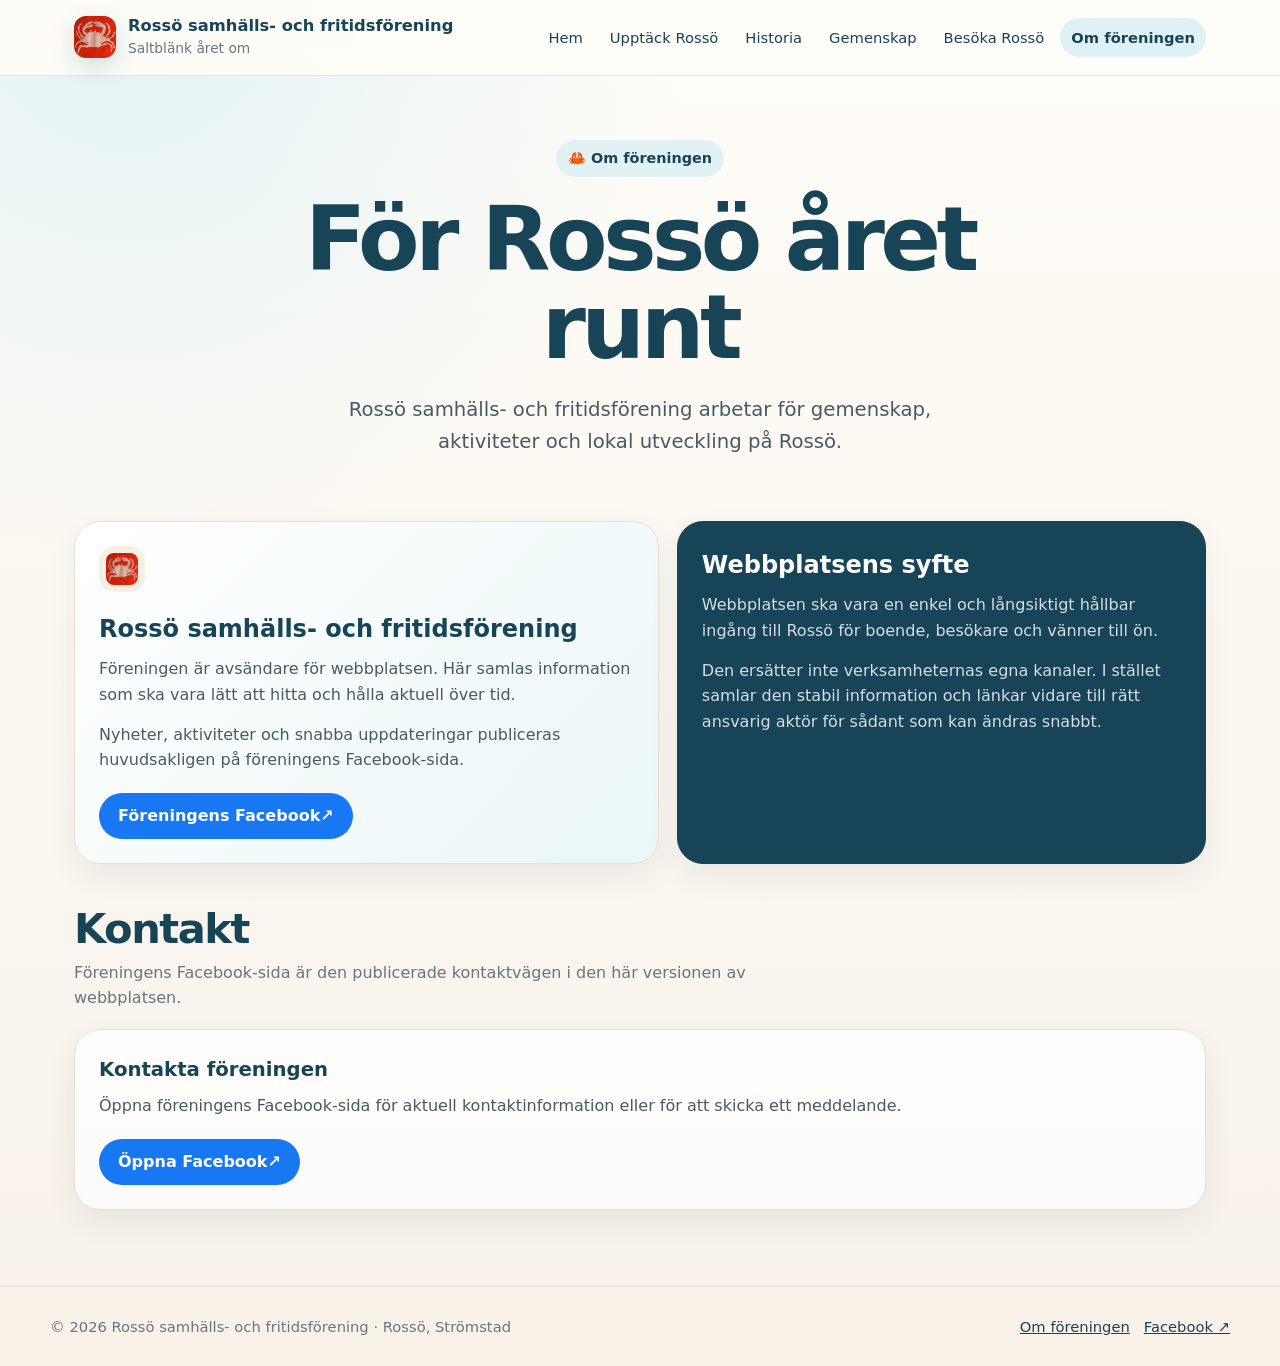
==== about.html @ cfd2d6bc "Rebuild website structure" ====
<!doctype html>
<html lang="sv">
<head>
  <meta charset="utf-8">
  <meta name="viewport" content="width=device-width, initial-scale=1">
  <title>Om föreningen | Rossö samhälls- och fritidsförening</title>
  <meta name="description" content="Om Rossö samhälls- och fritidsförening, webbplatsen och kontaktvägar.">
  <meta name="theme-color" content="#d53b1d">
  <link rel="canonical" href="https://stefannaven.github.io/RossoNu/about.html">
  <meta property="og:title" content="Om föreningen | Rossö samhälls- och fritidsförening">
  <meta property="og:description" content="Om Rossö samhälls- och fritidsförening, webbplatsen och kontaktvägar.">
  <meta property="og:type" content="website">
  <meta property="og:url" content="https://stefannaven.github.io/RossoNu/about.html">
  <meta property="og:image" content="https://stefannaven.github.io/RossoNu/images/shared/red-crab.jpg">
  <meta property="og:image:alt" content="Röd krabba som symbol för Rossö samhälls- och fritidsförening">
  <link rel="stylesheet" href="css/style.css">
  <link rel="icon" type="image/png" sizes="32x32" href="images/shared/icons/red-crab-32.png">
  <link rel="icon" type="image/png" sizes="64x64" href="images/shared/icons/red-crab-64.png">
  <link rel="apple-touch-icon" href="images/shared/icons/red-crab-apple-touch-icon.png">
</head><body>
<a class="skip-link" href="#main-content">Hoppa till innehållet</a>
<header class="site-header">
  <div class="header-inner">
    <a class="brand" href="index.html" aria-label="Till startsidan">
      <img class="brand-mark" src="images/shared/red-crab.jpg" alt="">
      <span><strong>Rossö samhälls- och fritidsförening</strong><span>Saltblänk året om</span></span>
    </a>
    <nav aria-label="Huvudmeny">
      <ul>
          <li><a href="index.html">Hem</a></li>
          <li><a href="discover.html">Upptäck Rossö</a></li>
          <li><a href="history.html">Historia</a></li>
          <li><a href="community.html">Gemenskap</a></li>
          <li><a href="visit.html">Besöka Rossö</a></li>
          <li><a href="about.html" aria-current="page">Om föreningen</a></li>
      </ul>
    </nav>
  </div>
</header>
<section class="page-hero">
  <div class="eyebrow">🦀 Om föreningen</div>
  <h1>För Rossö året runt</h1>
  <p>Rossö samhälls- och fritidsförening arbetar för gemenskap, aktiviteter och lokal utveckling på Rossö.</p>
</section>
<main id="main-content">
  <section>
    <div class="content-grid">
      <article class="card highlight">
        <div class="card-icon"><img src="images/shared/red-crab.jpg" alt=""></div>
        <h2>Rossö samhälls- och fritidsförening</h2>
        <p>Föreningen är avsändare för webbplatsen. Här samlas information som ska vara lätt att hitta och hålla aktuell över tid.</p>
        <p>Nyheter, aktiviteter och snabba uppdateringar publiceras huvudsakligen på föreningens Facebook-sida.</p>
        <div class="card-actions"><a class="button facebook external-link" href="https://www.facebook.com/profile.php?id=100064710427895" target="_blank" rel="noopener">Föreningens Facebook</a></div>
      </article>
      <article class="card dark">
        <h2>Webbplatsens syfte</h2>
        <p>Webbplatsen ska vara en enkel och långsiktigt hållbar ingång till Rossö för boende, besökare och vänner till ön.</p>
        <p>Den ersätter inte verksamheternas egna kanaler. I stället samlar den stabil information och länkar vidare till rätt ansvarig aktör för sådant som kan ändras snabbt.</p>
      </article>
    </div>
  </section>

  <section>
    <div class="section-head"><div><h2>Kontakt</h2><p>Föreningens Facebook-sida är den publicerade kontaktvägen i den här versionen av webbplatsen.</p></div></div>
    <article class="card">
      <h3>Kontakta föreningen</h3>
      <p>Öppna föreningens Facebook-sida för aktuell kontaktinformation eller för att skicka ett meddelande.</p>
      <div class="card-actions"><a class="button facebook external-link" href="https://www.facebook.com/profile.php?id=100064710427895" target="_blank" rel="noopener">Öppna Facebook</a></div>
    </article>
  </section>
</main>
<footer>
  <div class="footer-inner">
    <span>© <span data-current-year></span> Rossö samhälls- och fritidsförening · Rossö, Strömstad</span>
    <span class="footer-links">
      <a href="about.html">Om föreningen</a>
      <a href="https://www.facebook.com/profile.php?id=100064710427895" target="_blank" rel="noopener">Facebook ↗</a>
    </span>
  </div>
</footer>
<script src="js/site.js"></script>
</body>
</html>
---- css/style.css ----
:root {
  --sea: #2f6f87;
  --sea-dark: #174457;
  --sky: #dff1f4;
  --sand: #f6efe2;
  --white: #ffffff;
  --text: #1f2a2e;
  --muted: #66777f;
  --line: #e6ded0;
  --facebook: #1877f2;
  --shadow: 0 18px 45px rgba(31, 72, 86, .13);
  --content-width: 1180px;
}

* { box-sizing: border-box; }
html { scroll-behavior: smooth; }
body {
  margin: 0;
  font-family: system-ui, -apple-system, BlinkMacSystemFont, "Segoe UI", sans-serif;
  color: var(--text);
  background:
    radial-gradient(circle at 10% 0%, rgba(223, 241, 244, .9), transparent 35rem),
    linear-gradient(180deg, #fffdf8 0%, #f7f1e8 100%);
  line-height: 1.6;
}

img { max-width: 100%; }
a { color: inherit; }

.skip-link {
  position: fixed;
  left: 16px;
  top: -80px;
  z-index: 100;
  padding: 10px 16px;
  border-radius: 10px;
  background: var(--sea-dark);
  color: #fff;
}
.skip-link:focus { top: 12px; }

.site-header {
  position: sticky;
  top: 0;
  z-index: 20;
  background: rgba(255, 253, 248, .9);
  border-bottom: 1px solid rgba(230, 222, 208, .9);
  backdrop-filter: blur(12px);
}
.header-inner {
  max-width: var(--content-width);
  margin: 0 auto;
  padding: 16px 24px;
  display: flex;
  align-items: center;
  justify-content: space-between;
  gap: 22px;
}
.brand {
  min-width: 250px;
  display: flex;
  align-items: center;
  gap: 12px;
  text-decoration: none;
}
.brand-mark {
  width: 42px;
  height: 42px;
  border-radius: 12px;
  object-fit: cover;
  display: block;
  box-shadow: 0 8px 22px rgba(47, 111, 135, .22);
}
.brand strong {
  display: block;
  color: var(--sea-dark);
  font-size: 1.02rem;
  line-height: 1.2;
}
.brand span span {
  display: block;
  margin-top: 1px;
  color: var(--muted);
  font-size: .86rem;
}
nav ul {
  list-style: none;
  padding: 0;
  margin: 0;
  display: flex;
  flex-wrap: wrap;
  justify-content: flex-end;
  gap: 5px;
}
nav a {
  display: block;
  padding: 8px 11px;
  border-radius: 999px;
  color: var(--sea-dark);
  font-size: .92rem;
  text-decoration: none;
}
nav a:hover,
nav a:focus-visible,
nav a[aria-current="page"] {
  background: var(--sky);
  outline: none;
}
nav a[aria-current="page"] { font-weight: 750; }

.hero,
.page-hero {
  max-width: var(--content-width);
  margin: 0 auto;
  padding: 64px 24px 36px;
}
.hero {
  display: grid;
  grid-template-columns: 1.05fr .95fr;
  gap: 38px;
  align-items: center;
}
.page-hero { max-width: 920px; text-align: center; }
.eyebrow {
  display: inline-flex;
  align-items: center;
  gap: 8px;
  margin-bottom: 18px;
  padding: 7px 12px;
  border-radius: 999px;
  background: rgba(223, 241, 244, .88);
  color: var(--sea-dark);
  font-size: .9rem;
  font-weight: 700;
}
.hero h1,
.page-hero h1 {
  margin: 0;
  color: var(--sea-dark);
  font-size: clamp(2.6rem, 7vw, 5.6rem);
  line-height: .99;
  letter-spacing: -.05em;
}
.hero h1 span { display: block; color: var(--sea); }
.hero p,
.page-hero p {
  max-width: 680px;
  margin: 22px auto 0;
  color: #475b63;
  font-size: clamp(1.05rem, 2vw, 1.23rem);
}
.hero-text p { margin-left: 0; }
.hero-actions {
  display: flex;
  flex-wrap: wrap;
  gap: 12px;
  margin-top: 30px;
}
.page-hero .hero-actions { justify-content: center; }
.button {
  display: inline-flex;
  align-items: center;
  justify-content: center;
  min-height: 46px;
  padding: 0 18px;
  border: 1px solid transparent;
  border-radius: 999px;
  font-weight: 750;
  text-decoration: none;
}
.button.primary {
  background: var(--sea-dark);
  color: #fff;
  box-shadow: 0 12px 28px rgba(23, 68, 87, .22);
}
.button.secondary {
  border-color: var(--line);
  background: #fff;
  color: var(--sea-dark);
}
.button.facebook { background: var(--facebook); color: #fff; }
.button:hover { transform: translateY(-1px); }

.hero-image {
  position: relative;
  min-height: 480px;
  overflow: hidden;
  border-radius: 34px;
  background: linear-gradient(135deg, var(--sky), var(--sand));
  box-shadow: var(--shadow);
}
#hero-media-container { position: absolute; inset: 0; }
.hero-background {
  width: 100%;
  height: 100%;
  background-position: center;
  background-size: cover;
  animation: hero-fade .45s ease-out;
}
.hero-video { width: 100%; height: 100%; object-fit: cover; }
@keyframes hero-fade { from { opacity: .35; } to { opacity: 1; } }
.hero-note {
  position: absolute;
  left: 22px;
  right: 22px;
  bottom: 22px;
  z-index: 2;
  padding: 18px;
  border: 1px solid rgba(255,255,255,.8);
  border-radius: 22px;
  background: rgba(255,255,255,.88);
  color: var(--sea-dark);
  backdrop-filter: blur(10px);
}
.hero-note strong { display: block; }

main {
  max-width: var(--content-width);
  margin: 0 auto;
  padding: 28px 24px 76px;
}
section[id] { scroll-margin-top: 100px; }
.section-head {
  display: flex;
  justify-content: space-between;
  align-items: end;
  gap: 22px;
  margin: 42px 0 18px;
}
.section-head h2 {
  margin: 0;
  color: var(--sea-dark);
  font-size: clamp(1.8rem, 4vw, 2.6rem);
  line-height: 1.1;
  letter-spacing: -.035em;
}
.section-head p {
  max-width: 680px;
  margin: 8px 0 0;
  color: var(--muted);
}
.lead { font-size: 1.08rem; }
.content-grid {
  display: grid;
  grid-template-columns: 1.05fr .95fr;
  gap: 18px;
}
.cards {
  display: grid;
  grid-template-columns: repeat(3, minmax(0, 1fr));
  gap: 18px;
}
.cards.two { grid-template-columns: repeat(2, minmax(0, 1fr)); }
.card {
  background: rgba(255,255,255,.8);
  border: 1px solid var(--line);
  border-radius: 26px;
  padding: 24px;
  box-shadow: 0 12px 30px rgba(31,72,86,.07);
}
.card.highlight { background: linear-gradient(135deg, #fff 0%, #eaf6f7 100%); }
.card.dark { background: var(--sea-dark); border-color: var(--sea-dark); color: #fff; }
.card.dark h2,
.card.dark h3 { color: #fff; }
.card.dark p { color: rgba(255,255,255,.82); }
.card-icon {
  width: 46px;
  height: 46px;
  margin-bottom: 18px;
  display: grid;
  place-items: center;
  border-radius: 16px;
  background: var(--sand);
  font-size: 1.42rem;
}
.card-icon img { width: 32px; height: 32px; border-radius: 8px; object-fit: cover; }
.card h2,
.card h3 { margin: 0 0 8px; color: var(--sea-dark); }
.card h3 { font-size: 1.23rem; }
.card p { margin: 0; color: #475b63; }
.card p + p { margin-top: 14px; }
.card-actions { display: flex; flex-wrap: wrap; gap: 10px; margin-top: 20px; }
.text-link { color: var(--sea-dark); font-weight: 750; }
.external-link::after { content: " ↗"; }

.facebook-card { min-width: 0; overflow: hidden; }
.fb-page { max-width: 100%; }
.fb-fallback {
  margin-top: 14px;
  padding: 16px;
  border: 1px solid #d8e3f4;
  border-radius: 18px;
  background: #f4f7fb;
}

.notice {
  margin-top: 26px;
  padding: 20px 22px;
  border-left: 5px solid var(--sea);
  border-radius: 0 18px 18px 0;
  background: rgba(223,241,244,.72);
}
.notice p { margin: 0; }

.link-list { margin: 14px 0 0; padding-left: 20px; }
.link-list li + li { margin-top: 8px; }
.logo-box {
  min-height: 88px;
  margin-bottom: 18px;
  display: flex;
  align-items: center;
  justify-content: center;
  padding: 14px;
  border-radius: 18px;
  background: #fff;
  border: 1px solid var(--line);
}
.logo-box img { max-height: 70px; width: auto; }

.history-hero-card {
  position: relative;
  z-index: 1;
  margin: 18px;
  padding: 18px;
  border-radius: 26px;
  background: rgba(255,255,255,.94);
}
.history-hero-card img { display: block; width: 100%; border-radius: 18px; }
.history-hero-card h2 { margin: 18px 0 8px; color: var(--sea-dark); }
.history-hero-card p { margin: 0; color: #475b63; }
.history-article {
  display: grid;
  grid-template-columns: minmax(0,1fr) minmax(280px,420px);
  align-items: center;
  gap: 28px;
  margin-top: 22px;
}
.history-article:nth-child(odd) { grid-template-columns: minmax(280px,420px) minmax(0,1fr); }
.history-article:nth-child(odd) .history-text { order: 2; }
.history-image img { display: block; width: 100%; height: auto; border-radius: 18px; }
.history-text p + p { margin-top: 14px; }

.cta-band {
  margin-top: 54px;
  padding: 30px;
  display: grid;
  grid-template-columns: 1fr auto;
  align-items: center;
  gap: 22px;
  border-radius: 30px;
  background: var(--sea-dark);
  color: #fff;
}
.cta-band h2 { margin: 0 0 6px; }
.cta-band p { margin: 0; color: rgba(255,255,255,.8); }

footer {
  border-top: 1px solid var(--line);
  padding: 28px 24px;
  color: var(--muted);
  font-size: .92rem;
}
.footer-inner {
  max-width: var(--content-width);
  margin: 0 auto;
  display: flex;
  justify-content: space-between;
  gap: 20px;
  flex-wrap: wrap;
}
.footer-links { display: flex; flex-wrap: wrap; gap: 14px; }
.footer-links a { color: var(--sea-dark); }

@media (prefers-reduced-motion: reduce) {
  html { scroll-behavior: auto; }
  *, *::before, *::after { animation-duration: .01ms !important; animation-iteration-count: 1 !important; }
}

@media (max-width: 980px) {
  .header-inner { align-items: flex-start; flex-direction: column; }
  nav ul { justify-content: flex-start; }
  .hero { grid-template-columns: 1fr; padding-top: 42px; }
  .hero-image { min-height: 380px; }
  .cards { grid-template-columns: repeat(2, minmax(0,1fr)); }
}
@media (max-width: 720px) {
  .header-inner { padding: 12px 18px; gap: 12px; }
  .brand { min-width: 0; }
  .brand strong { font-size: .94rem; }
  nav { width: 100%; overflow-x: auto; padding-bottom: 2px; }
  nav ul { width: max-content; flex-wrap: nowrap; }
  .hero, .page-hero { padding: 38px 18px 24px; }
  main { padding: 20px 18px 60px; }
  .content-grid, .cards, .cards.two, .cta-band { grid-template-columns: 1fr; }
  .history-article,
  .history-article:nth-child(odd) { grid-template-columns: 1fr; }
  .history-article:nth-child(odd) .history-text { order: initial; }
  .section-head { display: block; }
  .hero-image { min-height: 320px; }
  .cta-band .button { justify-self: start; }
}
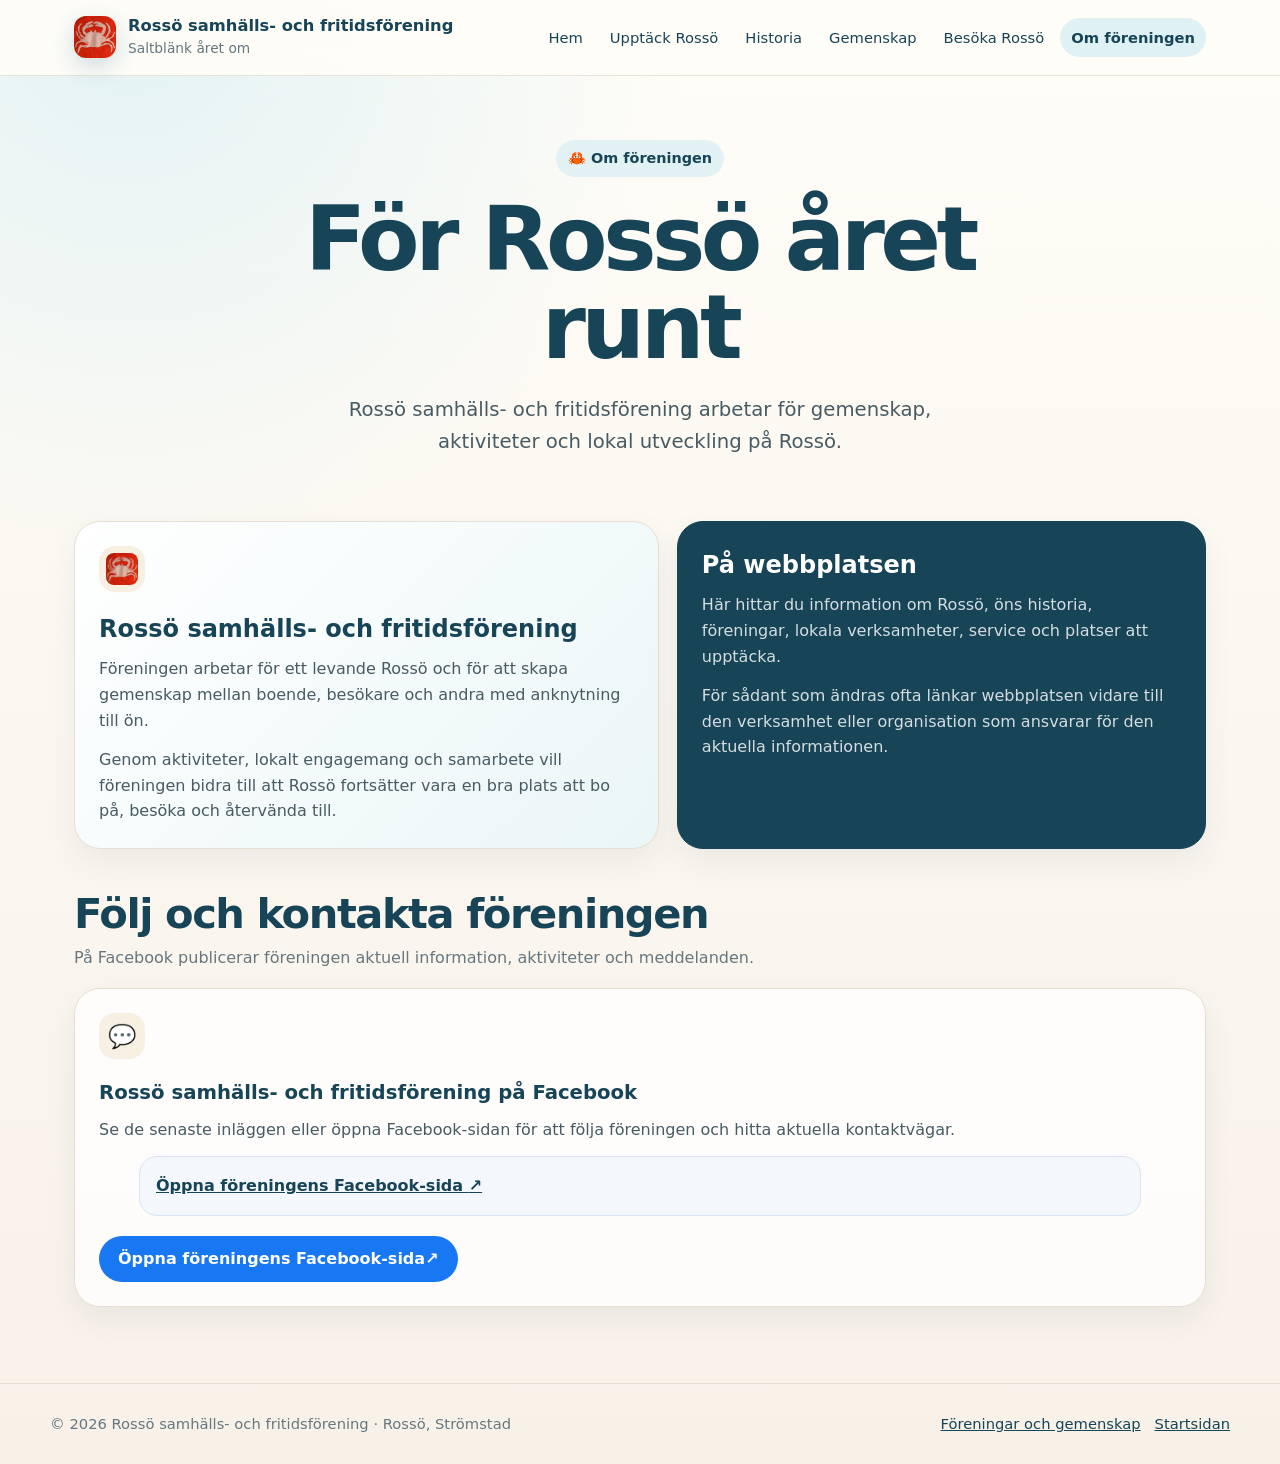
==== commit c4bb0173: "Update about.html" ====
--- a/about.html
+++ b/about.html
@@ -3,81 +3,251 @@
 <head>
   <meta charset="utf-8">
   <meta name="viewport" content="width=device-width, initial-scale=1">
+
   <title>Om föreningen | Rossö samhälls- och fritidsförening</title>
-  <meta name="description" content="Om Rossö samhälls- och fritidsförening, webbplatsen och kontaktvägar.">
+
+  <meta name="description"
+        content="Om Rossö samhälls- och fritidsförening och hur du följer eller kontaktar föreningen.">
+
   <meta name="theme-color" content="#d53b1d">
-  <link rel="canonical" href="https://stefannaven.github.io/RossoNu/about.html">
-  <meta property="og:title" content="Om föreningen | Rossö samhälls- och fritidsförening">
-  <meta property="og:description" content="Om Rossö samhälls- och fritidsförening, webbplatsen och kontaktvägar.">
+
+  <link rel="canonical"
+        href="https://stefannaven.github.io/RossoNu/about.html">
+
+  <meta property="og:title"
+        content="Om föreningen | Rossö samhälls- och fritidsförening">
+
+  <meta property="og:description"
+        content="Om Rossö samhälls- och fritidsförening och hur du följer eller kontaktar föreningen.">
+
   <meta property="og:type" content="website">
-  <meta property="og:url" content="https://stefannaven.github.io/RossoNu/about.html">
-  <meta property="og:image" content="https://stefannaven.github.io/RossoNu/images/shared/red-crab.jpg">
-  <meta property="og:image:alt" content="Röd krabba som symbol för Rossö samhälls- och fritidsförening">
+
+  <meta property="og:url"
+        content="https://stefannaven.github.io/RossoNu/about.html">
+
+  <meta property="og:image"
+        content="https://stefannaven.github.io/RossoNu/images/shared/red-crab.jpg">
+
+  <meta property="og:image:alt"
+        content="Röd krabba som symbol för Rossö samhälls- och fritidsförening">
+
   <link rel="stylesheet" href="css/style.css">
-  <link rel="icon" type="image/png" sizes="32x32" href="images/shared/icons/red-crab-32.png">
-  <link rel="icon" type="image/png" sizes="64x64" href="images/shared/icons/red-crab-64.png">
-  <link rel="apple-touch-icon" href="images/shared/icons/red-crab-apple-touch-icon.png">
-</head><body>
+
+  <link rel="icon"
+        type="image/png"
+        sizes="32x32"
+        href="images/shared/icons/red-crab-32.png">
+
+  <link rel="icon"
+        type="image/png"
+        sizes="64x64"
+        href="images/shared/icons/red-crab-64.png">
+
+  <link rel="apple-touch-icon"
+        href="images/shared/icons/red-crab-apple-touch-icon.png">
+</head>
+
+<body>
+
 <a class="skip-link" href="#main-content">Hoppa till innehållet</a>
+
 <header class="site-header">
+
   <div class="header-inner">
+
     <a class="brand" href="index.html" aria-label="Till startsidan">
-      <img class="brand-mark" src="images/shared/red-crab.jpg" alt="">
-      <span><strong>Rossö samhälls- och fritidsförening</strong><span>Saltblänk året om</span></span>
+
+      <img class="brand-mark"
+           src="images/shared/red-crab.jpg"
+           alt="">
+
+      <span>
+        <strong>Rossö samhälls- och fritidsförening</strong>
+        <span>Saltblänk året om</span>
+      </span>
+
     </a>
+
     <nav aria-label="Huvudmeny">
+
       <ul>
-          <li><a href="index.html">Hem</a></li>
-          <li><a href="discover.html">Upptäck Rossö</a></li>
-          <li><a href="history.html">Historia</a></li>
-          <li><a href="community.html">Gemenskap</a></li>
-          <li><a href="visit.html">Besöka Rossö</a></li>
-          <li><a href="about.html" aria-current="page">Om föreningen</a></li>
+        <li><a href="index.html">Hem</a></li>
+        <li><a href="discover.html">Upptäck Rossö</a></li>
+        <li><a href="history.html">Historia</a></li>
+        <li><a href="community.html">Gemenskap</a></li>
+        <li><a href="visit.html">Besöka Rossö</a></li>
+        <li><a href="about.html" aria-current="page">Om föreningen</a></li>
       </ul>
+
     </nav>
+
   </div>
+
 </header>
+
 <section class="page-hero">
+
   <div class="eyebrow">🦀 Om föreningen</div>
+
   <h1>För Rossö året runt</h1>
-  <p>Rossö samhälls- och fritidsförening arbetar för gemenskap, aktiviteter och lokal utveckling på Rossö.</p>
+
+  <p>
+    Rossö samhälls- och fritidsförening arbetar för gemenskap,
+    aktiviteter och lokal utveckling på Rossö.
+  </p>
+
 </section>
+
 <main id="main-content">
+
   <section>
+
     <div class="content-grid">
+
       <article class="card highlight">
-        <div class="card-icon"><img src="images/shared/red-crab.jpg" alt=""></div>
+
+        <div class="card-icon">
+          <img src="images/shared/red-crab.jpg" alt="">
+        </div>
+
         <h2>Rossö samhälls- och fritidsförening</h2>
-        <p>Föreningen är avsändare för webbplatsen. Här samlas information som ska vara lätt att hitta och hålla aktuell över tid.</p>
-        <p>Nyheter, aktiviteter och snabba uppdateringar publiceras huvudsakligen på föreningens Facebook-sida.</p>
-        <div class="card-actions"><a class="button facebook external-link" href="https://www.facebook.com/profile.php?id=100064710427895" target="_blank" rel="noopener">Föreningens Facebook</a></div>
+
+        <p>
+          Föreningen arbetar för ett levande Rossö och för att skapa
+          gemenskap mellan boende, besökare och andra med anknytning
+          till ön.
+        </p>
+
+        <p>
+          Genom aktiviteter, lokalt engagemang och samarbete vill
+          föreningen bidra till att Rossö fortsätter vara en bra plats
+          att bo på, besöka och återvända till.
+        </p>
+
       </article>
+
       <article class="card dark">
-        <h2>Webbplatsens syfte</h2>
-        <p>Webbplatsen ska vara en enkel och långsiktigt hållbar ingång till Rossö för boende, besökare och vänner till ön.</p>
-        <p>Den ersätter inte verksamheternas egna kanaler. I stället samlar den stabil information och länkar vidare till rätt ansvarig aktör för sådant som kan ändras snabbt.</p>
+
+        <h2>På webbplatsen</h2>
+
+        <p>
+          Här hittar du information om Rossö, öns historia, föreningar,
+          lokala verksamheter, service och platser att upptäcka.
+        </p>
+
+        <p>
+          För sådant som ändras ofta länkar webbplatsen vidare till
+          den verksamhet eller organisation som ansvarar för den
+          aktuella informationen.
+        </p>
+
       </article>
+
     </div>
+
   </section>
 
   <section>
-    <div class="section-head"><div><h2>Kontakt</h2><p>Föreningens Facebook-sida är den publicerade kontaktvägen i den här versionen av webbplatsen.</p></div></div>
-    <article class="card">
-      <h3>Kontakta föreningen</h3>
-      <p>Öppna föreningens Facebook-sida för aktuell kontaktinformation eller för att skicka ett meddelande.</p>
-      <div class="card-actions"><a class="button facebook external-link" href="https://www.facebook.com/profile.php?id=100064710427895" target="_blank" rel="noopener">Öppna Facebook</a></div>
+
+    <div class="section-head">
+
+      <div>
+
+        <h2>Följ och kontakta föreningen</h2>
+
+        <p>
+          På Facebook publicerar föreningen aktuell information,
+          aktiviteter och meddelanden.
+        </p>
+
+      </div>
+
+    </div>
+
+    <article class="card facebook-card">
+
+      <div class="card-icon">💬</div>
+
+      <h3>Rossö samhälls- och fritidsförening på Facebook</h3>
+
+      <p>
+        Se de senaste inläggen eller öppna Facebook-sidan för att
+        följa föreningen och hitta aktuella kontaktvägar.
+      </p>
+
+      <div class="fb-page"
+           data-href="https://www.facebook.com/profile.php?id=100064710427895"
+           data-tabs="timeline"
+           data-width="500"
+           data-height="560"
+           data-small-header="false"
+           data-adapt-container-width="true"
+           data-hide-cover="false"
+           data-show-facepile="false">
+
+        <blockquote
+          cite="https://www.facebook.com/profile.php?id=100064710427895"
+          class="fb-xfbml-parse-ignore fb-fallback">
+
+          <a class="text-link external-link"
+             href="https://www.facebook.com/profile.php?id=100064710427895"
+             target="_blank"
+             rel="noopener">
+
+            Öppna föreningens Facebook-sida
+
+          </a>
+
+        </blockquote>
+
+      </div>
+
+      <div class="card-actions">
+
+        <a class="button facebook external-link"
+           href="https://www.facebook.com/profile.php?id=100064710427895"
+           target="_blank"
+           rel="noopener">
+
+          Öppna föreningens Facebook-sida
+
+        </a>
+
+      </div>
+
     </article>
+
   </section>
+
 </main>
+
+<div id="fb-root"></div>
+
+<script async
+        defer
+        crossorigin="anonymous"
+        src="https://connect.facebook.net/sv_SE/sdk.js#xfbml=1&version=v23.0">
+</script>
+
 <footer>
+
   <div class="footer-inner">
-    <span>© <span data-current-year></span> Rossö samhälls- och fritidsförening · Rossö, Strömstad</span>
+
+    <span>
+      © <span data-current-year></span>
+      Rossö samhälls- och fritidsförening · Rossö, Strömstad
+    </span>
+
     <span class="footer-links">
-      <a href="about.html">Om föreningen</a>
-      <a href="https://www.facebook.com/profile.php?id=100064710427895" target="_blank" rel="noopener">Facebook ↗</a>
+      <a href="community.html">Föreningar och gemenskap</a>
+      <a href="index.html">Startsidan</a>
     </span>
+
   </div>
+
 </footer>
+
 <script src="js/site.js"></script>
+
 </body>
 </html>
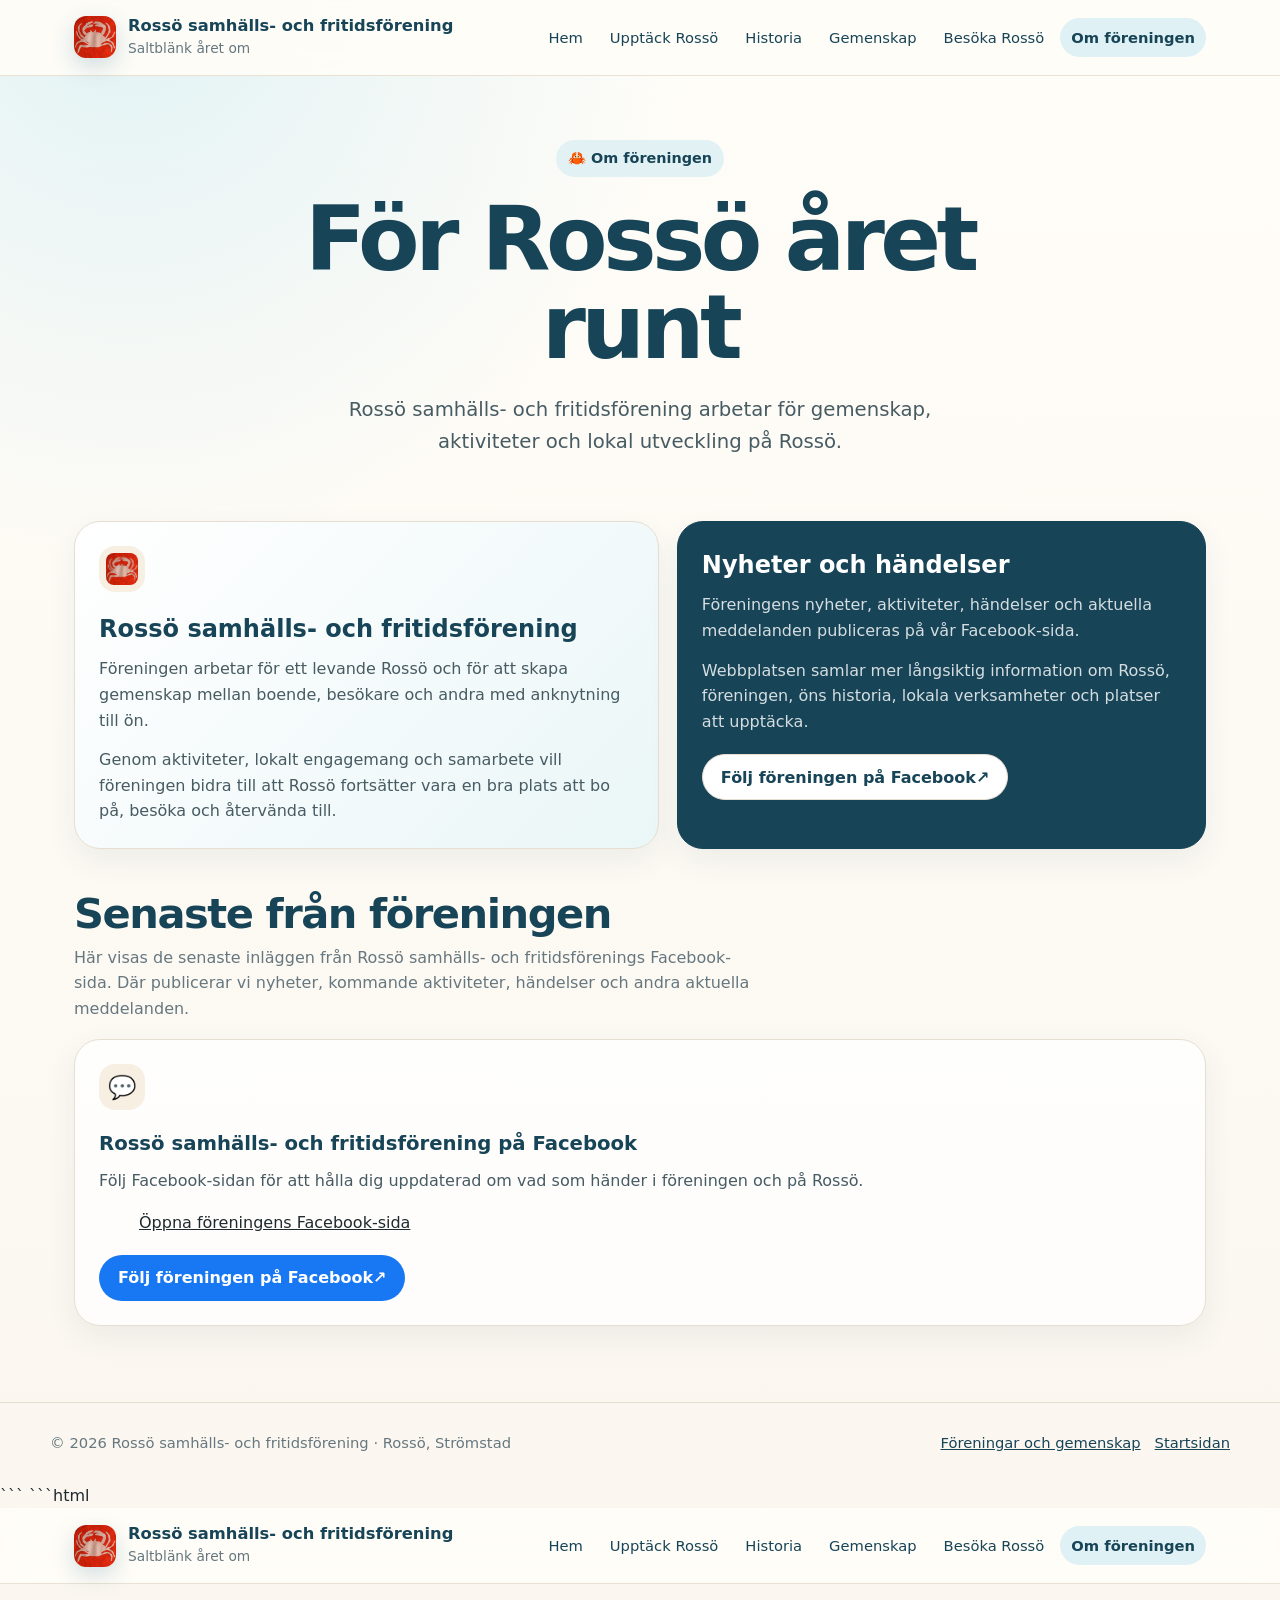
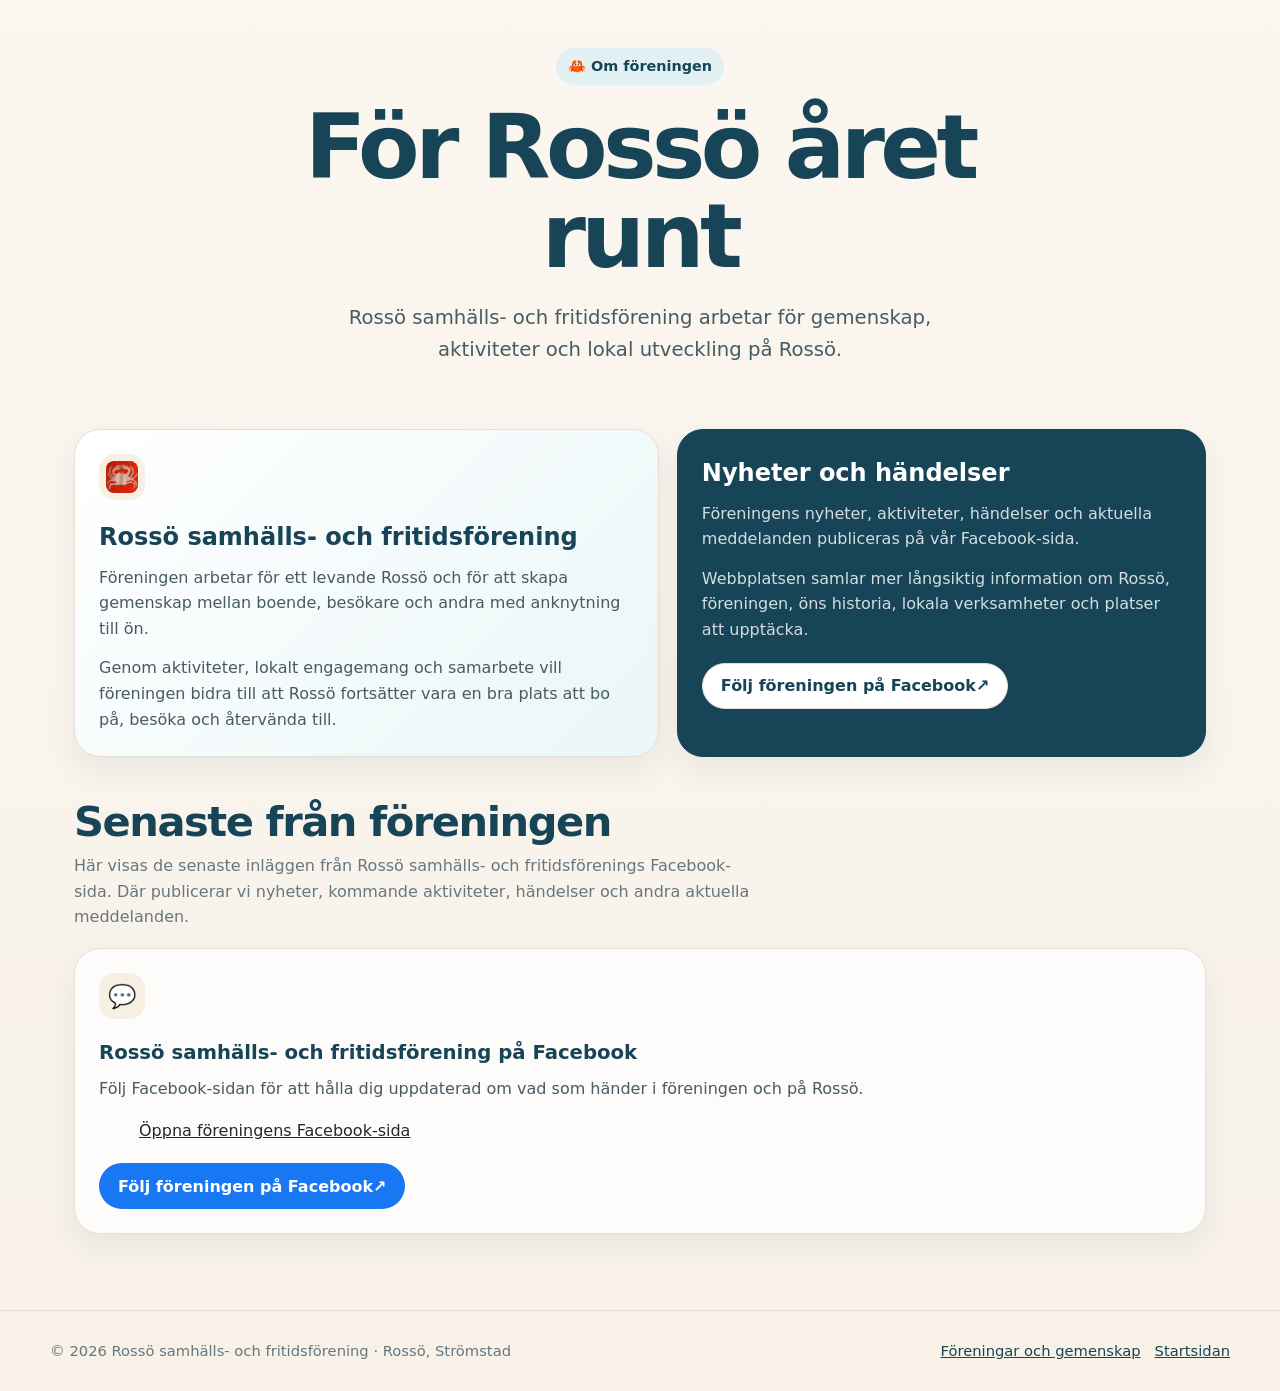
==== commit e83cb3d4: "Update about.html with new Facebook content" ====
--- a/about.html
+++ b/about.html
@@ -7,7 +7,7 @@
   <title>Om föreningen | Rossö samhälls- och fritidsförening</title>
 
   <meta name="description"
-        content="Om Rossö samhälls- och fritidsförening och hur du följer eller kontaktar föreningen.">
+        content="Om Rossö samhälls- och fritidsförening och hur du följer föreningens nyheter, aktiviteter och händelser på Facebook.">
 
   <meta name="theme-color" content="#d53b1d">
 
@@ -18,7 +18,7 @@
         content="Om föreningen | Rossö samhälls- och fritidsförening">
 
   <meta property="og:description"
-        content="Om Rossö samhälls- och fritidsförening och hur du följer eller kontaktar föreningen.">
+        content="Om Rossö samhälls- och fritidsförening och hur du följer föreningens nyheter, aktiviteter och händelser på Facebook.">
 
   <meta property="og:type" content="website">
 
@@ -49,13 +49,17 @@
 
 <body>
 
-<a class="skip-link" href="#main-content">Hoppa till innehållet</a>
+<a class="skip-link" href="#main-content">
+  Hoppa till innehållet
+</a>
 
 <header class="site-header">
 
   <div class="header-inner">
 
-    <a class="brand" href="index.html" aria-label="Till startsidan">
+    <a class="brand"
+       href="index.html"
+       aria-label="Till startsidan">
 
       <img class="brand-mark"
            src="images/shared/red-crab.jpg"
@@ -71,12 +75,42 @@
     <nav aria-label="Huvudmeny">
 
       <ul>
-        <li><a href="index.html">Hem</a></li>
-        <li><a href="discover.html">Upptäck Rossö</a></li>
-        <li><a href="history.html">Historia</a></li>
-        <li><a href="community.html">Gemenskap</a></li>
-        <li><a href="visit.html">Besöka Rossö</a></li>
-        <li><a href="about.html" aria-current="page">Om föreningen</a></li>
+        <li>
+          <a href="index.html">
+            Hem
+          </a>
+        </li>
+
+        <li>
+          <a href="discover.html">
+            Upptäck Rossö
+          </a>
+        </li>
+
+        <li>
+          <a href="history.html">
+            Historia
+          </a>
+        </li>
+
+        <li>
+          <a href="community.html">
+            Gemenskap
+          </a>
+        </li>
+
+        <li>
+          <a href="visit.html">
+            Besöka Rossö
+          </a>
+        </li>
+
+        <li>
+          <a href="about.html"
+             aria-current="page">
+            Om föreningen
+          </a>
+        </li>
       </ul>
 
     </nav>
@@ -87,7 +121,9 @@
 
 <section class="page-hero">
 
-  <div class="eyebrow">🦀 Om föreningen</div>
+  <div class="eyebrow">
+    🦀 Om föreningen
+  </div>
 
   <h1>För Rossö året runt</h1>
 
@@ -107,7 +143,10 @@
       <article class="card highlight">
 
         <div class="card-icon">
-          <img src="images/shared/red-crab.jpg" alt="">
+
+          <img src="images/shared/red-crab.jpg"
+               alt="">
+
         </div>
 
         <h2>Rossö samhälls- och fritidsförening</h2>
@@ -128,18 +167,31 @@
 
       <article class="card dark">
 
-        <h2>På webbplatsen</h2>
-
-        <p>
-          Här hittar du information om Rossö, öns historia, föreningar,
-          lokala verksamheter, service och platser att upptäcka.
-        </p>
-
-        <p>
-          För sådant som ändras ofta länkar webbplatsen vidare till
-          den verksamhet eller organisation som ansvarar för den
-          aktuella informationen.
-        </p>
+        <h2>Nyheter och händelser</h2>
+
+        <p>
+          Föreningens nyheter, aktiviteter, händelser och aktuella
+          meddelanden publiceras på vår Facebook-sida.
+        </p>
+
+        <p>
+          Webbplatsen samlar mer långsiktig information om Rossö,
+          föreningen, öns historia, lokala verksamheter och platser
+          att upptäcka.
+        </p>
+
+        <div class="card-actions">
+
+          <a class="button secondary external-link"
+             href="https://www.facebook.com/profile.php?id=100064710427895"
+             target="_blank"
+             rel="noopener">
+
+            Följ föreningen på Facebook
+
+          </a>
+
+        </div>
 
       </article>
 
@@ -153,33 +205,36 @@
 
       <div>
 
-        <h2>Följ och kontakta föreningen</h2>
-
-        <p>
-          På Facebook publicerar föreningen aktuell information,
-          aktiviteter och meddelanden.
+        <h2>Senaste från föreningen</h2>
+
+        <p>
+          Här visas de senaste inläggen från Rossö samhälls- och
+          fritidsförenings Facebook-sida. Där publicerar vi nyheter,
+          kommande aktiviteter, händelser och andra aktuella meddelanden.
         </p>
 
       </div>
 
     </div>
 
-    <article class="card facebook-card">
-
-      <div class="card-icon">💬</div>
+    <article class="card">
+
+      <div class="card-icon">
+        💬
+      </div>
 
       <h3>Rossö samhälls- och fritidsförening på Facebook</h3>
 
       <p>
-        Se de senaste inläggen eller öppna Facebook-sidan för att
-        följa föreningen och hitta aktuella kontaktvägar.
+        Följ Facebook-sidan för att hålla dig uppdaterad om vad som
+        händer i föreningen och på Rossö.
       </p>
 
       <div class="fb-page"
            data-href="https://www.facebook.com/profile.php?id=100064710427895"
            data-tabs="timeline"
            data-width="500"
-           data-height="560"
+           data-height="600"
            data-small-header="false"
            data-adapt-container-width="true"
            data-hide-cover="false"
@@ -187,10 +242,9 @@
 
         <blockquote
           cite="https://www.facebook.com/profile.php?id=100064710427895"
-          class="fb-xfbml-parse-ignore fb-fallback">
-
-          <a class="text-link external-link"
-             href="https://www.facebook.com/profile.php?id=100064710427895"
+          class="fb-xfbml-parse-ignore">
+
+          <a href="https://www.facebook.com/profile.php?id=100064710427895"
              target="_blank"
              rel="noopener">
 
@@ -209,7 +263,7 @@
            target="_blank"
            rel="noopener">
 
-          Öppna föreningens Facebook-sida
+          Följ föreningen på Facebook
 
         </a>
 
@@ -220,6 +274,31 @@
   </section>
 
 </main>
+
+<footer>
+
+  <div class="footer-inner">
+
+    <span>
+      © <span data-current-year></span>
+      Rossö samhälls- och fritidsförening · Rossö, Strömstad
+    </span>
+
+    <span class="footer-links">
+
+      <a href="community.html">
+        Föreningar och gemenskap
+      </a>
+
+      <a href="index.html">
+        Startsidan
+      </a>
+
+    </span>
+
+  </div>
+
+</footer>
 
 <div id="fb-root"></div>
 
@@ -229,6 +308,289 @@
         src="https://connect.facebook.net/sv_SE/sdk.js#xfbml=1&version=v23.0">
 </script>
 
+<script src="js/site.js"></script>
+
+</body>
+</html>
+```
+```html
+<!doctype html>
+<html lang="sv">
+<head>
+  <meta charset="utf-8">
+  <meta name="viewport" content="width=device-width, initial-scale=1">
+
+  <title>Om föreningen | Rossö samhälls- och fritidsförening</title>
+
+  <meta name="description"
+        content="Om Rossö samhälls- och fritidsförening och hur du följer föreningens nyheter, aktiviteter och händelser på Facebook.">
+
+  <meta name="theme-color" content="#d53b1d">
+
+  <link rel="canonical"
+        href="https://stefannaven.github.io/RossoNu/about.html">
+
+  <meta property="og:title"
+        content="Om föreningen | Rossö samhälls- och fritidsförening">
+
+  <meta property="og:description"
+        content="Om Rossö samhälls- och fritidsförening och hur du följer föreningens nyheter, aktiviteter och händelser på Facebook.">
+
+  <meta property="og:type" content="website">
+
+  <meta property="og:url"
+        content="https://stefannaven.github.io/RossoNu/about.html">
+
+  <meta property="og:image"
+        content="https://stefannaven.github.io/RossoNu/images/shared/red-crab.jpg">
+
+  <meta property="og:image:alt"
+        content="Röd krabba som symbol för Rossö samhälls- och fritidsförening">
+
+  <link rel="stylesheet" href="css/style.css">
+
+  <link rel="icon"
+        type="image/png"
+        sizes="32x32"
+        href="images/shared/icons/red-crab-32.png">
+
+  <link rel="icon"
+        type="image/png"
+        sizes="64x64"
+        href="images/shared/icons/red-crab-64.png">
+
+  <link rel="apple-touch-icon"
+        href="images/shared/icons/red-crab-apple-touch-icon.png">
+</head>
+
+<body>
+
+<a class="skip-link" href="#main-content">
+  Hoppa till innehållet
+</a>
+
+<header class="site-header">
+
+  <div class="header-inner">
+
+    <a class="brand"
+       href="index.html"
+       aria-label="Till startsidan">
+
+      <img class="brand-mark"
+           src="images/shared/red-crab.jpg"
+           alt="">
+
+      <span>
+        <strong>Rossö samhälls- och fritidsförening</strong>
+        <span>Saltblänk året om</span>
+      </span>
+
+    </a>
+
+    <nav aria-label="Huvudmeny">
+
+      <ul>
+        <li>
+          <a href="index.html">
+            Hem
+          </a>
+        </li>
+
+        <li>
+          <a href="discover.html">
+            Upptäck Rossö
+          </a>
+        </li>
+
+        <li>
+          <a href="history.html">
+            Historia
+          </a>
+        </li>
+
+        <li>
+          <a href="community.html">
+            Gemenskap
+          </a>
+        </li>
+
+        <li>
+          <a href="visit.html">
+            Besöka Rossö
+          </a>
+        </li>
+
+        <li>
+          <a href="about.html"
+             aria-current="page">
+            Om föreningen
+          </a>
+        </li>
+      </ul>
+
+    </nav>
+
+  </div>
+
+</header>
+
+<section class="page-hero">
+
+  <div class="eyebrow">
+    🦀 Om föreningen
+  </div>
+
+  <h1>För Rossö året runt</h1>
+
+  <p>
+    Rossö samhälls- och fritidsförening arbetar för gemenskap,
+    aktiviteter och lokal utveckling på Rossö.
+  </p>
+
+</section>
+
+<main id="main-content">
+
+  <section>
+
+    <div class="content-grid">
+
+      <article class="card highlight">
+
+        <div class="card-icon">
+
+          <img src="images/shared/red-crab.jpg"
+               alt="">
+
+        </div>
+
+        <h2>Rossö samhälls- och fritidsförening</h2>
+
+        <p>
+          Föreningen arbetar för ett levande Rossö och för att skapa
+          gemenskap mellan boende, besökare och andra med anknytning
+          till ön.
+        </p>
+
+        <p>
+          Genom aktiviteter, lokalt engagemang och samarbete vill
+          föreningen bidra till att Rossö fortsätter vara en bra plats
+          att bo på, besöka och återvända till.
+        </p>
+
+      </article>
+
+      <article class="card dark">
+
+        <h2>Nyheter och händelser</h2>
+
+        <p>
+          Föreningens nyheter, aktiviteter, händelser och aktuella
+          meddelanden publiceras på vår Facebook-sida.
+        </p>
+
+        <p>
+          Webbplatsen samlar mer långsiktig information om Rossö,
+          föreningen, öns historia, lokala verksamheter och platser
+          att upptäcka.
+        </p>
+
+        <div class="card-actions">
+
+          <a class="button secondary external-link"
+             href="https://www.facebook.com/profile.php?id=100064710427895"
+             target="_blank"
+             rel="noopener">
+
+            Följ föreningen på Facebook
+
+          </a>
+
+        </div>
+
+      </article>
+
+    </div>
+
+  </section>
+
+  <section>
+
+    <div class="section-head">
+
+      <div>
+
+        <h2>Senaste från föreningen</h2>
+
+        <p>
+          Här visas de senaste inläggen från Rossö samhälls- och
+          fritidsförenings Facebook-sida. Där publicerar vi nyheter,
+          kommande aktiviteter, händelser och andra aktuella meddelanden.
+        </p>
+
+      </div>
+
+    </div>
+
+    <article class="card">
+
+      <div class="card-icon">
+        💬
+      </div>
+
+      <h3>Rossö samhälls- och fritidsförening på Facebook</h3>
+
+      <p>
+        Följ Facebook-sidan för att hålla dig uppdaterad om vad som
+        händer i föreningen och på Rossö.
+      </p>
+
+      <div class="fb-page"
+           data-href="https://www.facebook.com/profile.php?id=100064710427895"
+           data-tabs="timeline"
+           data-width="500"
+           data-height="600"
+           data-small-header="false"
+           data-adapt-container-width="true"
+           data-hide-cover="false"
+           data-show-facepile="false">
+
+        <blockquote
+          cite="https://www.facebook.com/profile.php?id=100064710427895"
+          class="fb-xfbml-parse-ignore">
+
+          <a href="https://www.facebook.com/profile.php?id=100064710427895"
+             target="_blank"
+             rel="noopener">
+
+            Öppna föreningens Facebook-sida
+
+          </a>
+
+        </blockquote>
+
+      </div>
+
+      <div class="card-actions">
+
+        <a class="button facebook external-link"
+           href="https://www.facebook.com/profile.php?id=100064710427895"
+           target="_blank"
+           rel="noopener">
+
+          Följ föreningen på Facebook
+
+        </a>
+
+      </div>
+
+    </article>
+
+  </section>
+
+</main>
+
 <footer>
 
   <div class="footer-inner">
@@ -239,13 +601,28 @@
     </span>
 
     <span class="footer-links">
-      <a href="community.html">Föreningar och gemenskap</a>
-      <a href="index.html">Startsidan</a>
+
+      <a href="community.html">
+        Föreningar och gemenskap
+      </a>
+
+      <a href="index.html">
+        Startsidan
+      </a>
+
     </span>
 
   </div>
 
 </footer>
+
+<div id="fb-root"></div>
+
+<script async
+        defer
+        crossorigin="anonymous"
+        src="https://connect.facebook.net/sv_SE/sdk.js#xfbml=1&version=v23.0">
+</script>
 
 <script src="js/site.js"></script>
 
--- a/css/style.css
+++ b/css/style.css
@@ -283,8 +283,10 @@
 .text-link { color: var(--sea-dark); font-weight: 750; }
 .external-link::after { content: " ↗"; }
 
-.facebook-card { min-width: 0; overflow: hidden; }
-.fb-page { max-width: 100%; }
+.facebook-card {
+  min-width: 0;
+}
+
 .fb-fallback {
   margin-top: 14px;
   padding: 16px;
--- a/css/style.css
+++ b/css/style.css
@@ -283,8 +283,10 @@
 .text-link { color: var(--sea-dark); font-weight: 750; }
 .external-link::after { content: " ↗"; }
 
-.facebook-card { min-width: 0; overflow: hidden; }
-.fb-page { max-width: 100%; }
+.facebook-card {
+  min-width: 0;
+}
+
 .fb-fallback {
   margin-top: 14px;
   padding: 16px;
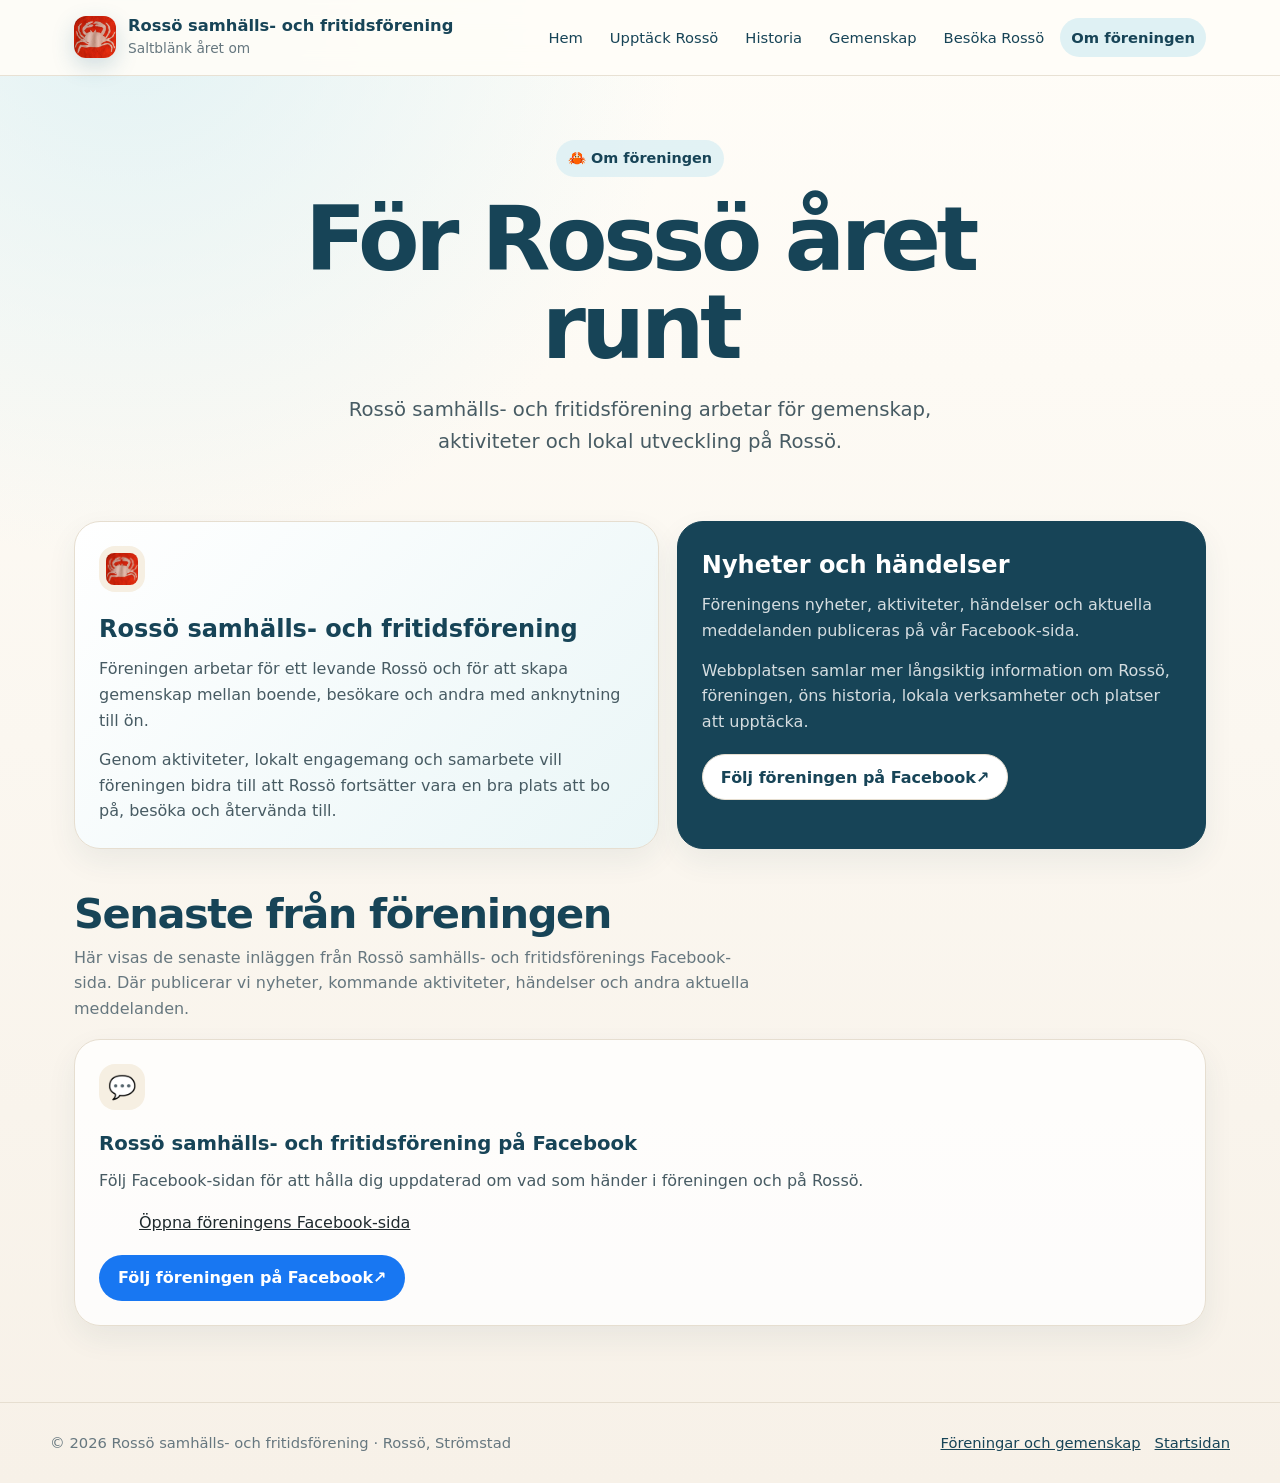
==== commit 25ca6b0f: "Remove HTML boilerplate from about.html" ====
--- a/about.html
+++ b/about.html
@@ -312,319 +312,3 @@
 
 </body>
 </html>
-```
-```html
-<!doctype html>
-<html lang="sv">
-<head>
-  <meta charset="utf-8">
-  <meta name="viewport" content="width=device-width, initial-scale=1">
-
-  <title>Om föreningen | Rossö samhälls- och fritidsförening</title>
-
-  <meta name="description"
-        content="Om Rossö samhälls- och fritidsförening och hur du följer föreningens nyheter, aktiviteter och händelser på Facebook.">
-
-  <meta name="theme-color" content="#d53b1d">
-
-  <link rel="canonical"
-        href="https://stefannaven.github.io/RossoNu/about.html">
-
-  <meta property="og:title"
-        content="Om föreningen | Rossö samhälls- och fritidsförening">
-
-  <meta property="og:description"
-        content="Om Rossö samhälls- och fritidsförening och hur du följer föreningens nyheter, aktiviteter och händelser på Facebook.">
-
-  <meta property="og:type" content="website">
-
-  <meta property="og:url"
-        content="https://stefannaven.github.io/RossoNu/about.html">
-
-  <meta property="og:image"
-        content="https://stefannaven.github.io/RossoNu/images/shared/red-crab.jpg">
-
-  <meta property="og:image:alt"
-        content="Röd krabba som symbol för Rossö samhälls- och fritidsförening">
-
-  <link rel="stylesheet" href="css/style.css">
-
-  <link rel="icon"
-        type="image/png"
-        sizes="32x32"
-        href="images/shared/icons/red-crab-32.png">
-
-  <link rel="icon"
-        type="image/png"
-        sizes="64x64"
-        href="images/shared/icons/red-crab-64.png">
-
-  <link rel="apple-touch-icon"
-        href="images/shared/icons/red-crab-apple-touch-icon.png">
-</head>
-
-<body>
-
-<a class="skip-link" href="#main-content">
-  Hoppa till innehållet
-</a>
-
-<header class="site-header">
-
-  <div class="header-inner">
-
-    <a class="brand"
-       href="index.html"
-       aria-label="Till startsidan">
-
-      <img class="brand-mark"
-           src="images/shared/red-crab.jpg"
-           alt="">
-
-      <span>
-        <strong>Rossö samhälls- och fritidsförening</strong>
-        <span>Saltblänk året om</span>
-      </span>
-
-    </a>
-
-    <nav aria-label="Huvudmeny">
-
-      <ul>
-        <li>
-          <a href="index.html">
-            Hem
-          </a>
-        </li>
-
-        <li>
-          <a href="discover.html">
-            Upptäck Rossö
-          </a>
-        </li>
-
-        <li>
-          <a href="history.html">
-            Historia
-          </a>
-        </li>
-
-        <li>
-          <a href="community.html">
-            Gemenskap
-          </a>
-        </li>
-
-        <li>
-          <a href="visit.html">
-            Besöka Rossö
-          </a>
-        </li>
-
-        <li>
-          <a href="about.html"
-             aria-current="page">
-            Om föreningen
-          </a>
-        </li>
-      </ul>
-
-    </nav>
-
-  </div>
-
-</header>
-
-<section class="page-hero">
-
-  <div class="eyebrow">
-    🦀 Om föreningen
-  </div>
-
-  <h1>För Rossö året runt</h1>
-
-  <p>
-    Rossö samhälls- och fritidsförening arbetar för gemenskap,
-    aktiviteter och lokal utveckling på Rossö.
-  </p>
-
-</section>
-
-<main id="main-content">
-
-  <section>
-
-    <div class="content-grid">
-
-      <article class="card highlight">
-
-        <div class="card-icon">
-
-          <img src="images/shared/red-crab.jpg"
-               alt="">
-
-        </div>
-
-        <h2>Rossö samhälls- och fritidsförening</h2>
-
-        <p>
-          Föreningen arbetar för ett levande Rossö och för att skapa
-          gemenskap mellan boende, besökare och andra med anknytning
-          till ön.
-        </p>
-
-        <p>
-          Genom aktiviteter, lokalt engagemang och samarbete vill
-          föreningen bidra till att Rossö fortsätter vara en bra plats
-          att bo på, besöka och återvända till.
-        </p>
-
-      </article>
-
-      <article class="card dark">
-
-        <h2>Nyheter och händelser</h2>
-
-        <p>
-          Föreningens nyheter, aktiviteter, händelser och aktuella
-          meddelanden publiceras på vår Facebook-sida.
-        </p>
-
-        <p>
-          Webbplatsen samlar mer långsiktig information om Rossö,
-          föreningen, öns historia, lokala verksamheter och platser
-          att upptäcka.
-        </p>
-
-        <div class="card-actions">
-
-          <a class="button secondary external-link"
-             href="https://www.facebook.com/profile.php?id=100064710427895"
-             target="_blank"
-             rel="noopener">
-
-            Följ föreningen på Facebook
-
-          </a>
-
-        </div>
-
-      </article>
-
-    </div>
-
-  </section>
-
-  <section>
-
-    <div class="section-head">
-
-      <div>
-
-        <h2>Senaste från föreningen</h2>
-
-        <p>
-          Här visas de senaste inläggen från Rossö samhälls- och
-          fritidsförenings Facebook-sida. Där publicerar vi nyheter,
-          kommande aktiviteter, händelser och andra aktuella meddelanden.
-        </p>
-
-      </div>
-
-    </div>
-
-    <article class="card">
-
-      <div class="card-icon">
-        💬
-      </div>
-
-      <h3>Rossö samhälls- och fritidsförening på Facebook</h3>
-
-      <p>
-        Följ Facebook-sidan för att hålla dig uppdaterad om vad som
-        händer i föreningen och på Rossö.
-      </p>
-
-      <div class="fb-page"
-           data-href="https://www.facebook.com/profile.php?id=100064710427895"
-           data-tabs="timeline"
-           data-width="500"
-           data-height="600"
-           data-small-header="false"
-           data-adapt-container-width="true"
-           data-hide-cover="false"
-           data-show-facepile="false">
-
-        <blockquote
-          cite="https://www.facebook.com/profile.php?id=100064710427895"
-          class="fb-xfbml-parse-ignore">
-
-          <a href="https://www.facebook.com/profile.php?id=100064710427895"
-             target="_blank"
-             rel="noopener">
-
-            Öppna föreningens Facebook-sida
-
-          </a>
-
-        </blockquote>
-
-      </div>
-
-      <div class="card-actions">
-
-        <a class="button facebook external-link"
-           href="https://www.facebook.com/profile.php?id=100064710427895"
-           target="_blank"
-           rel="noopener">
-
-          Följ föreningen på Facebook
-
-        </a>
-
-      </div>
-
-    </article>
-
-  </section>
-
-</main>
-
-<footer>
-
-  <div class="footer-inner">
-
-    <span>
-      © <span data-current-year></span>
-      Rossö samhälls- och fritidsförening · Rossö, Strömstad
-    </span>
-
-    <span class="footer-links">
-
-      <a href="community.html">
-        Föreningar och gemenskap
-      </a>
-
-      <a href="index.html">
-        Startsidan
-      </a>
-
-    </span>
-
-  </div>
-
-</footer>
-
-<div id="fb-root"></div>
-
-<script async
-        defer
-        crossorigin="anonymous"
-        src="https://connect.facebook.net/sv_SE/sdk.js#xfbml=1&version=v23.0">
-</script>
-
-<script src="js/site.js"></script>
-
-</body>
-</html>
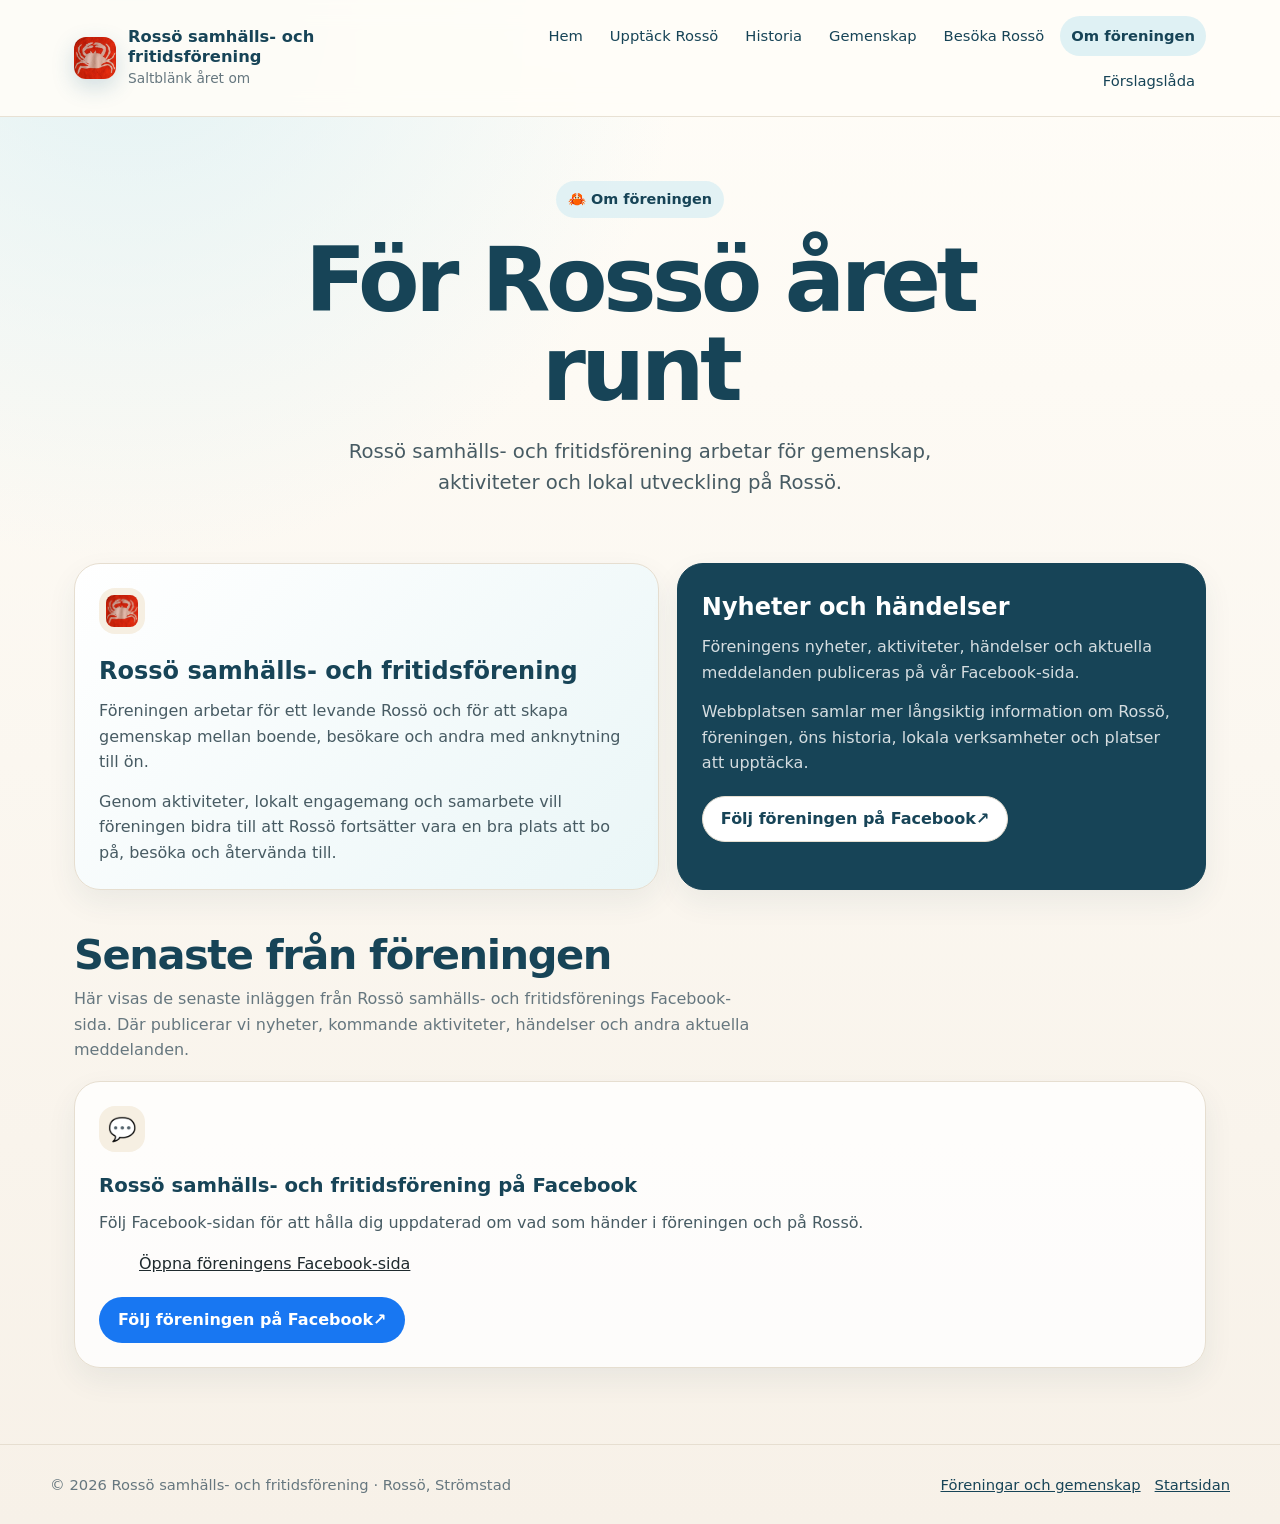
==== commit 859f8ae1: "Add 'Förslagslåda' link to navigation menu" ====
--- a/about.html
+++ b/about.html
@@ -109,6 +109,12 @@
           <a href="about.html"
              aria-current="page">
             Om föreningen
+          </a>
+        </li>
+
+        <li>
+          <a href="suggestions.html">
+            Förslagslåda
           </a>
         </li>
       </ul>
